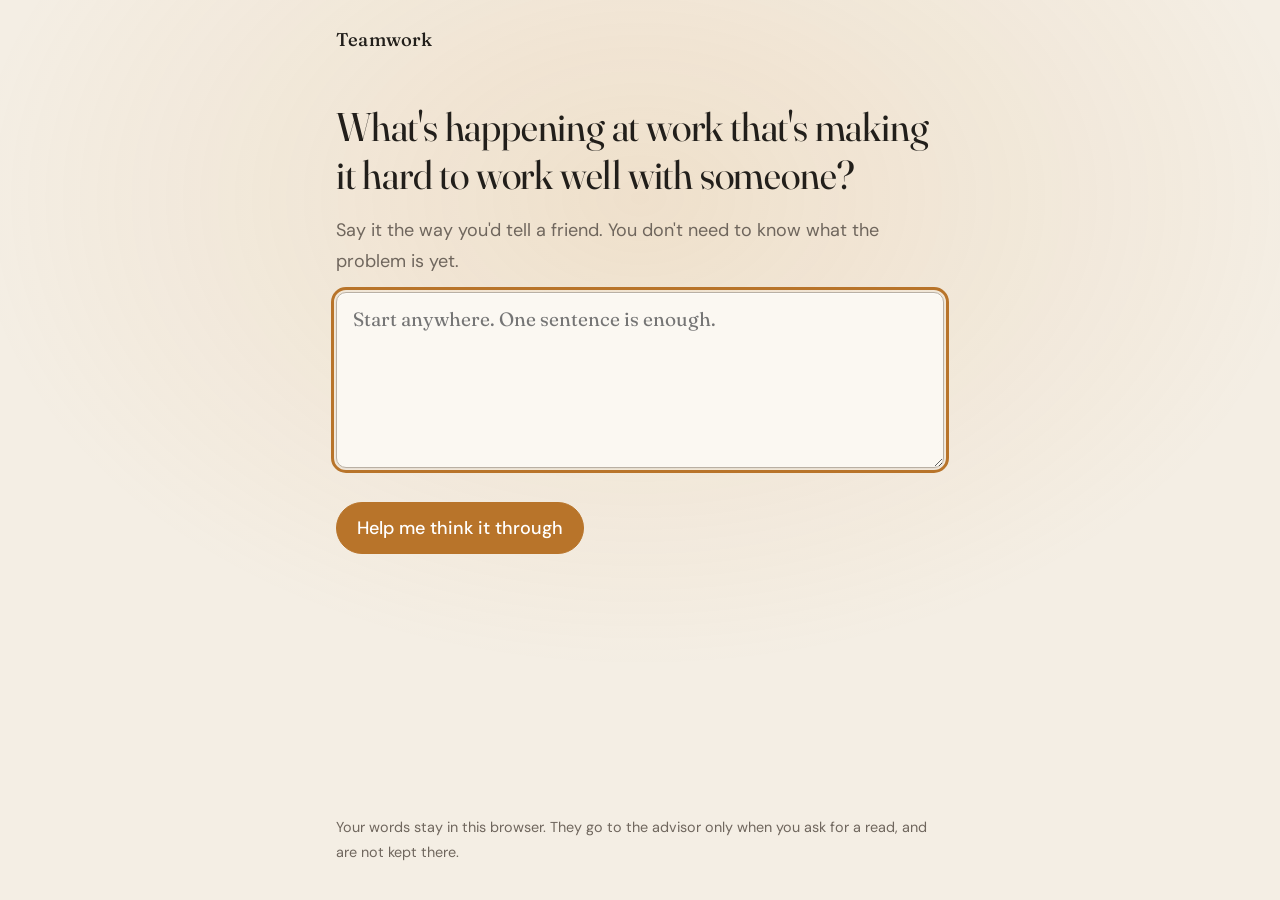
==== index.html @ 12c1e3cc "Teamwork prototype: brief, protocol, Python proxy, one-screen-at-a-time app Static page plus a stand" ====
<!doctype html>
<html lang="en">
<head>
<meta charset="utf-8">
<meta name="viewport" content="width=device-width, initial-scale=1">
<title>Teamwork</title>
<meta name="description" content="Think through a difficult situation with someone at work. See what happened as separate from what you concluded, hold more than one explanation, leave with one step and one sentence to check later.">
<meta name="theme-color" content="#F4EEE4">
<link rel="icon" href="favicon.svg" type="image/svg+xml">
<link rel="preconnect" href="https://fonts.googleapis.com">
<link rel="preconnect" href="https://fonts.gstatic.com" crossorigin>
<link rel="stylesheet" href="https://fonts.googleapis.com/css2?family=Fraunces:ital,opsz,wght@0,9..144,300..600;1,9..144,300..600&family=DM+Sans:opsz,wght@9..40,400..600&display=swap">
<link rel="stylesheet" href="css/teamwork.css">
</head>
<body>
<div class="lamp" aria-hidden="true"></div>
<a class="skip" href="#app">Skip to content</a>
<header class="top">
  <a class="mark" href="./" aria-label="Teamwork, start">Teamwork</a>
  <span class="top-note" id="topNote"></span>
</header>
<main id="app" class="app" tabindex="-1"></main>
<p id="status" class="visually-hidden" role="status" aria-live="polite"></p>
<footer class="foot">
  <p id="privacy"></p>
</footer>
<script type="module" src="js/app.js"></script>
</body>
</html>
---- css/teamwork.css ----
/* Teamwork. Paper, ink, light. One accent, used for the next action only. */

:root {
  --ground: #F4EEE4;
  --ground-deep: #EAE2D4;
  --paper: #FBF8F2;
  --ink: #221F1B;
  --ink-soft: #3E3932;
  --stone: #6F665D;
  --stone-soft: #B9B0A4;
  --hair: rgba(34, 31, 27, 0.14);
  --amber: #B8742A;
  --amber-deep: #955B1C;
  --amber-glow: rgba(214, 150, 70, 0.28);

  --serif: "Fraunces", "Iowan Old Style", "Palatino", Georgia, serif;
  --sans: "DM Sans", -apple-system, "Segoe UI", Helvetica, Arial, sans-serif;

  --measure: 38rem;
  --s1: 0.5rem; --s2: 0.75rem; --s3: 1rem; --s4: 1.5rem; --s5: 2.25rem; --s6: 3.5rem; --s7: 5rem;
  --fast: 220ms; --ease: cubic-bezier(0.2, 0.7, 0.2, 1);
}

* { box-sizing: border-box; }
html { background: var(--ground); -webkit-text-size-adjust: 100%; }
body {
  margin: 0; min-height: 100vh; color: var(--ink); background: var(--ground);
  font-family: var(--sans); font-size: 1.125rem; line-height: 1.7;
  font-optical-sizing: auto; -webkit-font-smoothing: antialiased;
  display: flex; flex-direction: column;
}

/* The lamp: one warm light, drifting slowly. */
@property --lx { syntax: "<percentage>"; inherits: false; initial-value: 50%; }
@property --ly { syntax: "<percentage>"; inherits: false; initial-value: 22%; }
.lamp {
  position: fixed; inset: 0; z-index: 0; pointer-events: none;
  background:
    radial-gradient(60rem 42rem at var(--lx, 50%) var(--ly, 22%), var(--amber-glow), transparent 70%);
  opacity: 0.55; transition: opacity 900ms var(--ease);
  animation: drift 18s ease-in-out infinite alternate;
}
body[data-thinking="1"] .lamp { opacity: 0.9; }
@keyframes drift {
  from { --lx: 46%; --ly: 20%; transform: translate3d(-1.5%, 0, 0); }
  to   { --lx: 54%; --ly: 26%; transform: translate3d(1.5%, 1%, 0); }
}
@media (prefers-reduced-motion: reduce) {
  .lamp { animation: none; }
  * { transition-duration: 1ms !important; animation-duration: 1ms !important; }
}

.skip { position: absolute; left: -999px; top: var(--s2); background: var(--ink); color: var(--paper); padding: var(--s1) var(--s3); border-radius: 6px; z-index: 10; }
.skip:focus { left: var(--s3); }
.visually-hidden { position: absolute !important; width: 1px; height: 1px; overflow: hidden; clip: rect(0 0 0 0); white-space: nowrap; }

.top, .foot, .app { position: relative; z-index: 1; width: 100%; max-width: calc(var(--measure) + 2 * var(--s4)); margin: 0 auto; padding: 0 var(--s4); }
.top { display: flex; justify-content: space-between; align-items: baseline; padding-top: var(--s4); padding-bottom: var(--s2); }
.mark { font-family: var(--serif); font-weight: 500; font-size: 1.15rem; color: var(--ink); text-decoration: none; letter-spacing: 0.01em; }
.top-note { font-size: 0.9rem; color: var(--stone); }
.foot { margin-top: auto; padding-top: var(--s6); padding-bottom: var(--s5); color: var(--stone); font-size: 0.9rem; }
.foot p { margin: 0; }

.app { padding-top: var(--s5); padding-bottom: var(--s4); outline: none; }
.screen { animation: rise var(--fast) var(--ease) both; }
@keyframes rise { from { opacity: 0; transform: translateY(6px); } to { opacity: 1; transform: none; } }

h1, h2, h3 { font-family: var(--serif); font-weight: 400; line-height: 1.2; margin: 0 0 var(--s3); color: var(--ink); letter-spacing: -0.005em; }
h1 { font-size: clamp(1.75rem, 2.2vw + 1.1rem, 2.5rem); font-variation-settings: "opsz" 144; }
h2 { font-size: 1.35rem; margin-top: var(--s5); }
h3 { font-family: var(--sans); font-weight: 600; font-size: 0.8rem; letter-spacing: 0.08em; text-transform: uppercase; color: var(--stone); margin: var(--s4) 0 var(--s1); }
h1:focus, h2:focus { outline: none; }
p { margin: 0 0 var(--s3); }
.help { color: var(--stone); }
.eyebrow { font-size: 0.9rem; color: var(--amber-deep); margin-bottom: var(--s2); }
.quiet { color: var(--stone); font-size: 0.95rem; }

/* The person's own words are set in the serif. The advisor speaks in the sans. */
.yours { font-family: var(--serif); font-size: 1.2rem; line-height: 1.55; color: var(--ink); font-variation-settings: "opsz" 24; }
.yours.large { font-size: clamp(1.3rem, 1.4vw + 1rem, 1.7rem); }

textarea, input[type="text"], input[type="date"], select {
  font: inherit; color: var(--ink); background: var(--paper); border: 1px solid var(--hair);
  border-radius: 10px; padding: var(--s2) var(--s3); width: 100%; min-height: 44px;
  box-shadow: 0 1px 0 rgba(255,255,255,0.6) inset, 0 1px 2px rgba(34,31,27,0.06);
  transition: border-color var(--fast), box-shadow var(--fast);
}
textarea { resize: vertical; line-height: 1.6; }
textarea.yours { font-size: 1.2rem; }
textarea.account { min-height: 11rem; }
:is(textarea, input, select, button, a):focus-visible { outline: 3px solid var(--amber); outline-offset: 2px; }
textarea:focus, input:focus { border-color: var(--stone-soft); }
label { display: block; font-weight: 500; margin-bottom: var(--s1); }
.field { margin-bottom: var(--s4); }

button { font: inherit; cursor: pointer; min-height: 44px; border-radius: 999px; padding: 0.6rem 1.25rem; border: 1px solid transparent; transition: background var(--fast), color var(--fast), transform var(--fast); }
button:active { transform: translateY(1px); }
.primary { background: var(--amber); color: #fff; font-weight: 500; border-color: var(--amber); }
.primary:hover { background: var(--amber-deep); border-color: var(--amber-deep); }
.primary:disabled { background: var(--stone-soft); border-color: var(--stone-soft); cursor: default; }
.secondary { background: transparent; color: var(--ink); border-color: var(--hair); }
.secondary:hover { border-color: var(--stone); }
.link { background: none; border: none; color: var(--stone); padding: 0.4rem 0.2rem; min-height: 44px; text-decoration: underline; text-underline-offset: 3px; }
.link:hover { color: var(--ink); }
.actions { display: flex; flex-wrap: wrap; gap: var(--s2) var(--s3); align-items: center; margin-top: var(--s4); }
.actions .spacer { flex: 1; }
.chips { display: flex; flex-wrap: wrap; gap: var(--s2); }
.chip { background: var(--paper); border: 1px solid var(--hair); color: var(--ink); }
.chip:hover, .chip[aria-pressed="true"] { border-color: var(--ink); }

/* Lists of lines on the reflect screen */
.group { margin-bottom: var(--s4); padding-top: var(--s3); border-top: 1px solid var(--hair); }
.group h3 { margin-top: 0; }
.group .help { font-size: 0.95rem; margin-bottom: var(--s2); }
.line { display: grid; grid-template-columns: 1fr auto auto; gap: var(--s1); align-items: center; margin-bottom: var(--s1); }
.line input { min-height: 44px; }
.line select { width: auto; padding: var(--s1) 1.8rem var(--s1) var(--s2); font-size: 0.95rem; color: var(--stone); background-color: transparent; border-color: transparent; }
.line select:hover, .line select:focus { border-color: var(--hair); color: var(--ink); }
.line .remove { min-width: 44px; padding: 0 0.6rem; color: var(--stone); background: transparent; border: 1px solid transparent; }
.line .remove:hover { color: var(--ink); border-color: var(--hair); }
.concluded .line input { color: var(--stone); font-style: italic; }
.add { margin-top: var(--s1); }

/* Two readings */
.readings { display: grid; gap: var(--s4); grid-template-columns: 1fr; margin: var(--s4) 0; }
@media (min-width: 46rem) { .readings.two { grid-template-columns: 1fr 1fr; } .readings.three { grid-template-columns: 1fr 1fr 1fr; } }
.reading { padding: var(--s3) 0 0; border-top: 2px solid var(--ink); }
.reading.system { border-top-color: var(--amber); }
.reading.self { border-top-color: var(--stone); }
.reading h3 { margin-top: 0; }
.reading p { margin-bottom: var(--s2); }
.reading ul { margin: 0 0 var(--s2); padding-left: 1.1rem; color: var(--ink-soft); font-size: 0.98rem; }
.reading .tell { color: var(--stone); font-size: 0.98rem; }
.reading .tell strong { color: var(--ink); font-weight: 500; }

/* The step */
.step-name { font-family: var(--serif); font-size: 1.5rem; margin-bottom: var(--s2); }
dl { margin: var(--s3) 0; }
dt { font-weight: 600; font-size: 0.8rem; letter-spacing: 0.08em; text-transform: uppercase; color: var(--stone); margin-top: var(--s3); }
dd { margin: var(--s1) 0 0; }
.words textarea { margin-bottom: var(--s2); }
.manager { border-left: 2px solid var(--hair); padding-left: var(--s3); margin: var(--s4) 0; }
.manager ol { margin: var(--s2) 0 0; padding-left: 1.2rem; }

/* The page */
.page { background: var(--paper); border: 1px solid var(--hair); border-radius: 14px; padding: var(--s4); box-shadow: 0 2px 10px rgba(34,31,27,0.06); margin: var(--s4) 0; }
.page h3:first-child { margin-top: 0; }
.page ul { margin: 0 0 var(--s2); padding-left: 1.1rem; }
.page .post-line { font-family: var(--serif); font-size: 1.25rem; }

/* Home lists */
.card { display: flex; justify-content: space-between; gap: var(--s3); align-items: center; padding: var(--s3) 0; border-top: 1px solid var(--hair); }
.card .what { flex: 1; min-width: 0; }
.card .what .yours { font-size: 1.05rem; }
.record { display: grid; grid-template-columns: repeat(2, 1fr); gap: var(--s2) var(--s4); margin: var(--s3) 0; }
@media (min-width: 40rem) { .record { grid-template-columns: repeat(4, 1fr); } }
.record .n { font-family: var(--serif); font-size: 1.6rem; display: block; }
.record .l { color: var(--stone); font-size: 0.9rem; }

/* States */
.thinking { color: var(--stone); font-size: 1.1rem; display: flex; gap: var(--s2); align-items: center; min-height: 8rem; }
.thinking .dot { width: 8px; height: 8px; border-radius: 50%; background: var(--amber); animation: pulse 1.6s ease-in-out infinite; }
@keyframes pulse { 0%, 100% { opacity: 0.35; } 50% { opacity: 1; } }
.error { border-left: 2px solid var(--stone-soft); padding-left: var(--s3); }
.notice { color: var(--amber-deep); }
.conduct ol { padding-left: 1.2rem; }
.conduct li { margin-bottom: var(--s2); }

@media (max-width: 30rem) {
  .top, .foot, .app { padding-left: var(--s3); padding-right: var(--s3); }
  .line { grid-template-columns: 1fr auto; row-gap: 2px; margin-bottom: var(--s2); }
  .line input { grid-column: 1 / -1; min-width: 0; }
  .line select { grid-column: 1; justify-self: start; padding-left: var(--s1); }
  .line .remove { grid-column: 2; justify-self: end; }
}
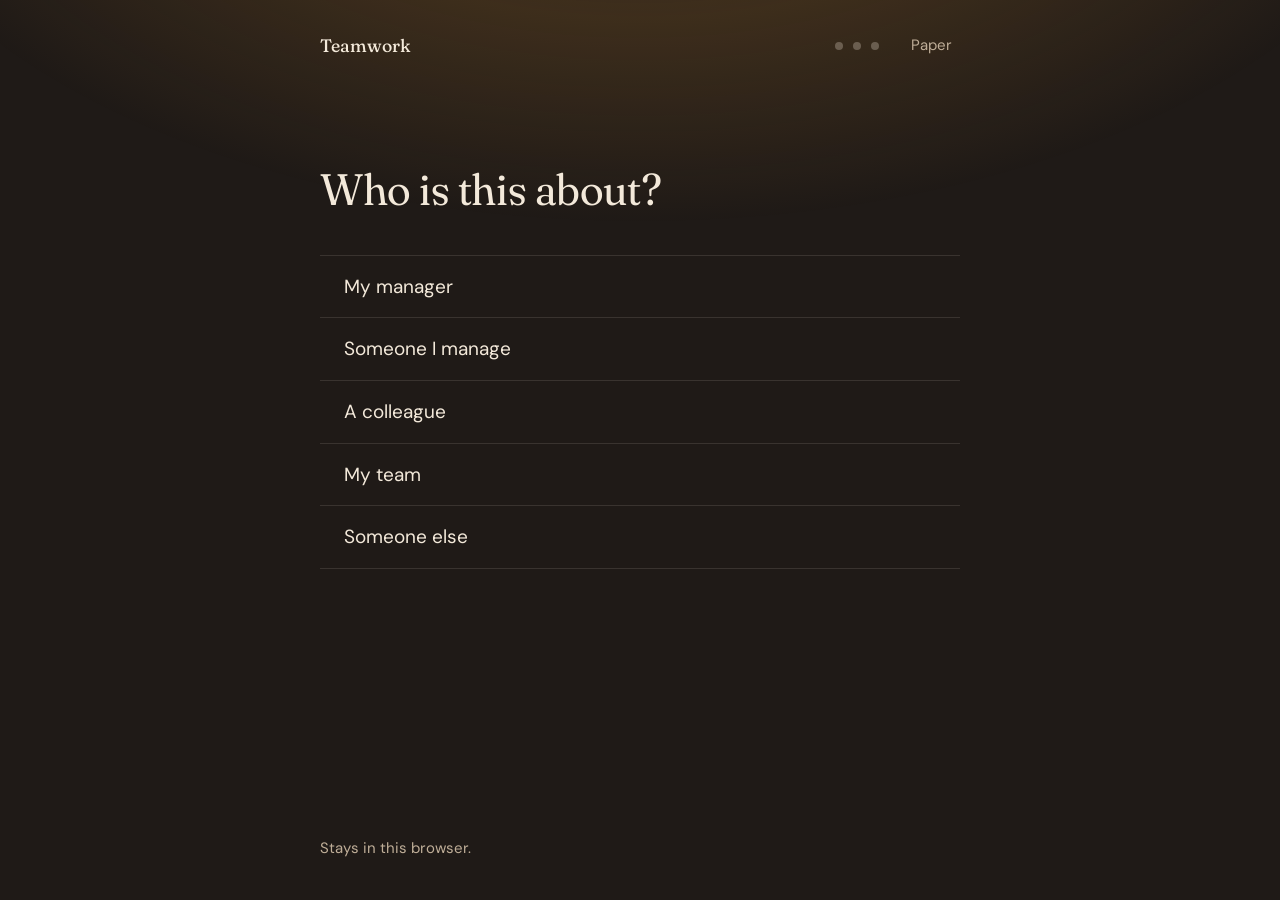
==== commit 01aef4d7: "Redesign from the critique: night palette, bare rows, folds, one screen per question Night by defaul" ====
--- a/index.html
+++ b/index.html
@@ -4,12 +4,14 @@
 <meta charset="utf-8">
 <meta name="viewport" content="width=device-width, initial-scale=1">
 <title>Teamwork</title>
-<meta name="description" content="Think through a difficult situation with someone at work. See what happened as separate from what you concluded, hold more than one explanation, leave with one step and one sentence to check later.">
-<meta name="theme-color" content="#F4EEE4">
+<meta name="description" content="Think through a difficult situation with someone at work. See what happened as separate from what you concluded, hold two explanations, leave with one step and one sentence to check later.">
+<meta name="theme-color" content="#1F1A17">
+<meta name="color-scheme" content="dark light">
 <link rel="icon" href="favicon.svg" type="image/svg+xml">
+<script>try{var t=localStorage.getItem("teamwork.theme");if(t)document.documentElement.setAttribute("data-theme",t);}catch(e){}</script>
 <link rel="preconnect" href="https://fonts.googleapis.com">
 <link rel="preconnect" href="https://fonts.gstatic.com" crossorigin>
-<link rel="stylesheet" href="https://fonts.googleapis.com/css2?family=Fraunces:ital,opsz,wght@0,9..144,300..600;1,9..144,300..600&family=DM+Sans:opsz,wght@9..40,400..600&display=swap">
+<link rel="stylesheet" href="https://fonts.googleapis.com/css2?family=Fraunces:ital,opsz,wght,SOFT@0,9..144,300..600,0..100;1,9..144,300..600,0..100&family=DM+Sans:opsz,wght@9..40,400..600&display=swap">
 <link rel="stylesheet" href="css/teamwork.css">
 </head>
 <body>
@@ -17,7 +19,10 @@
 <a class="skip" href="#app">Skip to content</a>
 <header class="top">
   <a class="mark" href="./" aria-label="Teamwork, start">Teamwork</a>
-  <span class="top-note" id="topNote"></span>
+  <div class="top-right">
+    <div class="wick" id="wick" aria-hidden="true"></div>
+    <button class="theme" id="theme" type="button"></button>
+  </div>
 </header>
 <main id="app" class="app" tabindex="-1"></main>
 <p id="status" class="visually-hidden" role="status" aria-live="polite"></p>
--- a/css/teamwork.css
+++ b/css/teamwork.css
@@ -1,175 +1,213 @@
-/* Teamwork. Paper, ink, light. One accent, used for the next action only. */
+/* Teamwork. A lamp left on. Night by default, paper as the alternate.
+   Five text styles per screen. Colour as a rule or a dot, never a fill. Amber only where the light touches. */
 
 :root {
-  --ground: #F4EEE4;
-  --ground-deep: #EAE2D4;
-  --paper: #FBF8F2;
-  --ink: #221F1B;
-  --ink-soft: #3E3932;
-  --stone: #6F665D;
-  --stone-soft: #B9B0A4;
-  --hair: rgba(34, 31, 27, 0.14);
-  --amber: #B8742A;
-  --amber-deep: #955B1C;
-  --amber-glow: rgba(214, 150, 70, 0.28);
+  --ground: #1F1A17;
+  --surface: #2B2420;
+  --pool: #3A2D22;
+  --text: #F3E9DA;
+  --text-2: #BFAE98;
+  --hair: rgba(243, 233, 218, 0.12);
+  --hair-strong: rgba(243, 233, 218, 0.28);
+  --amber: #F2A33A;
+  --sage: #7FB0A3;
+  --rose: #D98C7A;
+  --on-amber: #1F1A17;
+  --pool-alpha: rgba(242, 163, 58, 0.16);
+  --shadow: none;
 
   --serif: "Fraunces", "Iowan Old Style", "Palatino", Georgia, serif;
   --sans: "DM Sans", -apple-system, "Segoe UI", Helvetica, Arial, sans-serif;
 
-  --measure: 38rem;
-  --s1: 0.5rem; --s2: 0.75rem; --s3: 1rem; --s4: 1.5rem; --s5: 2.25rem; --s6: 3.5rem; --s7: 5rem;
+  --measure: 40rem;
+  --s1: 8px; --s2: 16px; --s3: 24px; --s4: 40px; --s5: 64px; --s6: 96px;
   --fast: 220ms; --ease: cubic-bezier(0.2, 0.7, 0.2, 1);
+}
+:root[data-theme="paper"] {
+  --ground: #F6EFE3;
+  --surface: #FBF6EC;
+  --pool: #F0DEC2;
+  --text: #2A211B;
+  --text-2: #6B5F53;
+  --hair: rgba(42, 33, 27, 0.14);
+  --hair-strong: rgba(42, 33, 27, 0.32);
+  --amber: #B5651D;
+  --sage: #3F7D6E;
+  --rose: #A9533F;
+  --on-amber: #FFFFFF;
+  --pool-alpha: rgba(181, 101, 29, 0.14);
 }
 
 * { box-sizing: border-box; }
 html { background: var(--ground); -webkit-text-size-adjust: 100%; }
 body {
-  margin: 0; min-height: 100vh; color: var(--ink); background: var(--ground);
-  font-family: var(--sans); font-size: 1.125rem; line-height: 1.7;
+  margin: 0; min-height: 100vh; color: var(--text); background: var(--ground);
+  font-family: var(--sans); font-size: 17px; line-height: 1.55; font-weight: 400;
   font-optical-sizing: auto; -webkit-font-smoothing: antialiased;
   display: flex; flex-direction: column;
 }
-
-/* The lamp: one warm light, drifting slowly. */
-@property --lx { syntax: "<percentage>"; inherits: false; initial-value: 50%; }
-@property --ly { syntax: "<percentage>"; inherits: false; initial-value: 22%; }
+@media (min-width: 48rem) { body { font-size: 18px; } }
+
+/* The lamp: one pool of light, anchored at the top. The only light source. */
 .lamp {
   position: fixed; inset: 0; z-index: 0; pointer-events: none;
-  background:
-    radial-gradient(60rem 42rem at var(--lx, 50%) var(--ly, 22%), var(--amber-glow), transparent 70%);
-  opacity: 0.55; transition: opacity 900ms var(--ease);
-  animation: drift 18s ease-in-out infinite alternate;
-}
-body[data-thinking="1"] .lamp { opacity: 0.9; }
-@keyframes drift {
-  from { --lx: 46%; --ly: 20%; transform: translate3d(-1.5%, 0, 0); }
-  to   { --lx: 54%; --ly: 26%; transform: translate3d(1.5%, 1%, 0); }
-}
+  background: radial-gradient(72rem 40rem at 50% -14rem, var(--pool) 0%, var(--pool-alpha) 38%, transparent 70%);
+  opacity: 0.9; transition: opacity 900ms var(--ease), transform 900ms var(--ease);
+  animation: breathe 16s ease-in-out infinite alternate;
+}
+body[data-thinking="1"] .lamp { opacity: 1; transform: scale(1.06); }
+body[data-lit="full"] .lamp { opacity: 1; transform: scale(1.18) translateY(4%); }
+@keyframes breathe { from { transform: translateX(-1%); } to { transform: translateX(1%) translateY(1%); } }
 @media (prefers-reduced-motion: reduce) {
   .lamp { animation: none; }
   * { transition-duration: 1ms !important; animation-duration: 1ms !important; }
 }
 
-.skip { position: absolute; left: -999px; top: var(--s2); background: var(--ink); color: var(--paper); padding: var(--s1) var(--s3); border-radius: 6px; z-index: 10; }
-.skip:focus { left: var(--s3); }
+.skip { position: absolute; left: -999px; top: var(--s2); background: var(--text); color: var(--ground); padding: var(--s1) var(--s2); border-radius: 6px; z-index: 10; }
+.skip:focus { left: var(--s2); }
 .visually-hidden { position: absolute !important; width: 1px; height: 1px; overflow: hidden; clip: rect(0 0 0 0); white-space: nowrap; }
 
-.top, .foot, .app { position: relative; z-index: 1; width: 100%; max-width: calc(var(--measure) + 2 * var(--s4)); margin: 0 auto; padding: 0 var(--s4); }
-.top { display: flex; justify-content: space-between; align-items: baseline; padding-top: var(--s4); padding-bottom: var(--s2); }
-.mark { font-family: var(--serif); font-weight: 500; font-size: 1.15rem; color: var(--ink); text-decoration: none; letter-spacing: 0.01em; }
-.top-note { font-size: 0.9rem; color: var(--stone); }
-.foot { margin-top: auto; padding-top: var(--s6); padding-bottom: var(--s5); color: var(--stone); font-size: 0.9rem; }
+.top, .foot, .app { position: relative; z-index: 1; width: 100%; max-width: calc(var(--measure) + 2 * var(--s3)); margin: 0 auto; padding: 0 var(--s3); }
+.top { display: flex; justify-content: space-between; align-items: center; padding-top: var(--s3); min-height: 56px; }
+.mark { font-family: var(--serif); font-variation-settings: "opsz" 36, "SOFT" 50; font-weight: 450; font-size: 18px; color: var(--text); text-decoration: none; }
+.top-right { display: flex; align-items: center; gap: var(--s3); }
+.wick { display: flex; gap: 10px; align-items: center; }
+.wick i { width: 8px; height: 8px; border-radius: 50%; background: var(--hair-strong); display: block; transition: background var(--fast), box-shadow var(--fast); }
+.wick i.lit { background: var(--amber); box-shadow: 0 0 10px var(--pool-alpha); }
+.theme { background: none; border: 0; color: var(--text-2); font: inherit; font-size: 15px; min-height: 44px; padding: 0 var(--s1); cursor: pointer; }
+.theme:hover { color: var(--text); }
+.foot { margin-top: auto; padding-top: var(--s5); padding-bottom: var(--s4); color: var(--text-2); font-size: 15px; line-height: 1.45; }
 .foot p { margin: 0; }
 
 .app { padding-top: var(--s5); padding-bottom: var(--s4); outline: none; }
+@media (min-width: 48rem) { .app { padding-top: var(--s6); } }
 .screen { animation: rise var(--fast) var(--ease) both; }
 @keyframes rise { from { opacity: 0; transform: translateY(6px); } to { opacity: 1; transform: none; } }
 
-h1, h2, h3 { font-family: var(--serif); font-weight: 400; line-height: 1.2; margin: 0 0 var(--s3); color: var(--ink); letter-spacing: -0.005em; }
-h1 { font-size: clamp(1.75rem, 2.2vw + 1.1rem, 2.5rem); font-variation-settings: "opsz" 144; }
-h2 { font-size: 1.35rem; margin-top: var(--s5); }
-h3 { font-family: var(--sans); font-weight: 600; font-size: 0.8rem; letter-spacing: 0.08em; text-transform: uppercase; color: var(--stone); margin: var(--s4) 0 var(--s1); }
+/* Five styles: question, step name, your words, body, meta. Labels only for three things. */
+h1, h2, h3 { margin: 0; color: var(--text); }
+h1, .question { font-family: var(--serif); font-variation-settings: "opsz" 48, "SOFT" 50; font-weight: 380; font-size: 32px; line-height: 1.15; letter-spacing: -0.01em; margin-bottom: var(--s4); }
+@media (min-width: 48rem) { h1, .question { font-size: 44px; font-variation-settings: "opsz" 72, "SOFT" 50; } }
 h1:focus, h2:focus { outline: none; }
-p { margin: 0 0 var(--s3); }
-.help { color: var(--stone); }
-.eyebrow { font-size: 0.9rem; color: var(--amber-deep); margin-bottom: var(--s2); }
-.quiet { color: var(--stone); font-size: 0.95rem; }
-
-/* The person's own words are set in the serif. The advisor speaks in the sans. */
-.yours { font-family: var(--serif); font-size: 1.2rem; line-height: 1.55; color: var(--ink); font-variation-settings: "opsz" 24; }
-.yours.large { font-size: clamp(1.3rem, 1.4vw + 1rem, 1.7rem); }
-
-textarea, input[type="text"], input[type="date"], select {
-  font: inherit; color: var(--ink); background: var(--paper); border: 1px solid var(--hair);
-  border-radius: 10px; padding: var(--s2) var(--s3); width: 100%; min-height: 44px;
-  box-shadow: 0 1px 0 rgba(255,255,255,0.6) inset, 0 1px 2px rgba(34,31,27,0.06);
-  transition: border-color var(--fast), box-shadow var(--fast);
-}
-textarea { resize: vertical; line-height: 1.6; }
-textarea.yours { font-size: 1.2rem; }
-textarea.account { min-height: 11rem; }
-:is(textarea, input, select, button, a):focus-visible { outline: 3px solid var(--amber); outline-offset: 2px; }
-textarea:focus, input:focus { border-color: var(--stone-soft); }
-label { display: block; font-weight: 500; margin-bottom: var(--s1); }
-.field { margin-bottom: var(--s4); }
-
-button { font: inherit; cursor: pointer; min-height: 44px; border-radius: 999px; padding: 0.6rem 1.25rem; border: 1px solid transparent; transition: background var(--fast), color var(--fast), transform var(--fast); }
+.step-name, h2 { font-family: var(--serif); font-variation-settings: "opsz" 36, "SOFT" 50; font-weight: 400; font-size: 26px; line-height: 1.25; margin-bottom: var(--s2); }
+@media (min-width: 48rem) { .step-name, h2 { font-size: 30px; } }
+.yours { font-family: var(--serif); font-variation-settings: "opsz" 24, "SOFT" 50; font-size: 20px; line-height: 1.5; color: var(--text); }
+@media (min-width: 48rem) { .yours { font-size: 22px; } }
+p { margin: 0 0 var(--s2); }
+.meta, .help, .quiet { color: var(--text-2); font-size: 15px; line-height: 1.45; }
+.label { font-size: 12px; letter-spacing: 0.1em; text-transform: uppercase; font-weight: 600; color: var(--text-2); margin: 0 0 var(--s1); }
+.label.sage { color: var(--sage); } .label.rose { color: var(--rose); }
+.eyebrow { color: var(--amber); font-size: 15px; margin-bottom: var(--s2); }
+section + section, .gap { margin-top: var(--s5); }
+
+/* One-tap rows: bare type and one rule. The tap advances. */
+.rows { margin: 0 0 var(--s4); padding: 0; list-style: none; border-top: 1px solid var(--hair); }
+.rows li { margin: 0; }
+.row { display: flex; align-items: center; gap: var(--s2); width: 100%; text-align: left; background: none; border: 0; border-bottom: 1px solid var(--hair); border-radius: 0; color: var(--text); font: inherit; font-size: 19px; line-height: 1.35; padding: 18px 0; min-height: 56px; cursor: pointer; transition: color var(--fast), padding-left var(--fast); }
+.row::before { content: ""; width: 8px; height: 8px; border-radius: 50%; background: transparent; flex: 0 0 8px; transition: background var(--fast); }
+.row:hover::before, .row:focus-visible::before, .row[aria-pressed="true"]::before { background: var(--amber); }
+.row:hover { color: var(--text); }
+.rows.quiet-rows { border-top: 0; margin-top: var(--s3); }
+.rows.quiet-rows .row { font-size: 15px; color: var(--text-2); padding: 12px 0; min-height: 44px; border-bottom: 0; }
+.rows.quiet-rows .row:hover { color: var(--text); }
+
+/* Controls */
+textarea, input[type="text"], input[type="date"] {
+  font: inherit; color: var(--text); background: var(--surface); border: 1px solid var(--hair); border-radius: 10px;
+  padding: 12px 14px; width: 100%; min-height: 48px; transition: border-color var(--fast);
+}
+textarea { resize: vertical; line-height: 1.5; }
+textarea.yours { font-size: 20px; }
+textarea::placeholder, input::placeholder { color: var(--text-2); opacity: 0.8; }
+:is(textarea, input, select, button, a, summary):focus-visible { outline: 2px solid var(--amber); outline-offset: 3px; }
+textarea:focus, input:focus { border-color: var(--hair-strong); }
+label { display: block; margin-bottom: var(--s1); color: var(--text-2); font-size: 15px; }
+.field { margin-bottom: var(--s3); }
+
+button { font: inherit; cursor: pointer; min-height: 44px; border-radius: 999px; padding: 10px 20px; border: 1px solid transparent; transition: background var(--fast), color var(--fast), border-color var(--fast), transform var(--fast); }
 button:active { transform: translateY(1px); }
-.primary { background: var(--amber); color: #fff; font-weight: 500; border-color: var(--amber); }
-.primary:hover { background: var(--amber-deep); border-color: var(--amber-deep); }
-.primary:disabled { background: var(--stone-soft); border-color: var(--stone-soft); cursor: default; }
-.secondary { background: transparent; color: var(--ink); border-color: var(--hair); }
-.secondary:hover { border-color: var(--stone); }
-.link { background: none; border: none; color: var(--stone); padding: 0.4rem 0.2rem; min-height: 44px; text-decoration: underline; text-underline-offset: 3px; }
-.link:hover { color: var(--ink); }
+.primary { background: var(--amber); color: var(--on-amber); font-weight: 500; border-color: var(--amber); }
+.primary:hover { filter: brightness(1.08); }
+.primary:disabled { opacity: 0.4; cursor: default; }
+.secondary { background: transparent; color: var(--text); border-color: var(--hair-strong); }
+.secondary:hover { border-color: var(--text); }
+.link { background: none; border: none; color: var(--text-2); padding: 8px 2px; min-height: 44px; text-decoration: underline; text-underline-offset: 4px; text-decoration-color: var(--hair-strong); }
+.link:hover { color: var(--text); }
 .actions { display: flex; flex-wrap: wrap; gap: var(--s2) var(--s3); align-items: center; margin-top: var(--s4); }
 .actions .spacer { flex: 1; }
-.chips { display: flex; flex-wrap: wrap; gap: var(--s2); }
-.chip { background: var(--paper); border: 1px solid var(--hair); color: var(--ink); }
-.chip:hover, .chip[aria-pressed="true"] { border-color: var(--ink); }
-
-/* Lists of lines on the reflect screen */
-.group { margin-bottom: var(--s4); padding-top: var(--s3); border-top: 1px solid var(--hair); }
-.group h3 { margin-top: 0; }
-.group .help { font-size: 0.95rem; margin-bottom: var(--s2); }
-.line { display: grid; grid-template-columns: 1fr auto auto; gap: var(--s1); align-items: center; margin-bottom: var(--s1); }
-.line input { min-height: 44px; }
-.line select { width: auto; padding: var(--s1) 1.8rem var(--s1) var(--s2); font-size: 0.95rem; color: var(--stone); background-color: transparent; border-color: transparent; }
-.line select:hover, .line select:focus { border-color: var(--hair); color: var(--ink); }
-.line .remove { min-width: 44px; padding: 0 0.6rem; color: var(--stone); background: transparent; border: 1px solid transparent; }
-.line .remove:hover { color: var(--ink); border-color: var(--hair); }
-.concluded .line input { color: var(--stone); font-style: italic; }
-.add { margin-top: var(--s1); }
-
-/* Two readings */
-.readings { display: grid; gap: var(--s4); grid-template-columns: 1fr; margin: var(--s4) 0; }
-@media (min-width: 46rem) { .readings.two { grid-template-columns: 1fr 1fr; } .readings.three { grid-template-columns: 1fr 1fr 1fr; } }
-.reading { padding: var(--s3) 0 0; border-top: 2px solid var(--ink); }
-.reading.system { border-top-color: var(--amber); }
-.reading.self { border-top-color: var(--stone); }
-.reading h3 { margin-top: 0; }
-.reading p { margin-bottom: var(--s2); }
-.reading ul { margin: 0 0 var(--s2); padding-left: 1.1rem; color: var(--ink-soft); font-size: 0.98rem; }
-.reading .tell { color: var(--stone); font-size: 0.98rem; }
-.reading .tell strong { color: var(--ink); font-weight: 500; }
-
-/* The step */
-.step-name { font-family: var(--serif); font-size: 1.5rem; margin-bottom: var(--s2); }
-dl { margin: var(--s3) 0; }
-dt { font-weight: 600; font-size: 0.8rem; letter-spacing: 0.08em; text-transform: uppercase; color: var(--stone); margin-top: var(--s3); }
-dd { margin: var(--s1) 0 0; }
-.words textarea { margin-bottom: var(--s2); }
-.manager { border-left: 2px solid var(--hair); padding-left: var(--s3); margin: var(--s4) 0; }
-.manager ol { margin: var(--s2) 0 0; padding-left: 1.2rem; }
-
-/* The page */
-.page { background: var(--paper); border: 1px solid var(--hair); border-radius: 14px; padding: var(--s4); box-shadow: 0 2px 10px rgba(34,31,27,0.06); margin: var(--s4) 0; }
-.page h3:first-child { margin-top: 0; }
-.page ul { margin: 0 0 var(--s2); padding-left: 1.1rem; }
-.page .post-line { font-family: var(--serif); font-size: 1.25rem; }
+@media (max-width: 40rem) {
+  .actions.pinned { position: sticky; bottom: 0; padding: var(--s2) 0 var(--s3); margin-top: var(--s3);
+    background: linear-gradient(to top, var(--ground) 70%, transparent); z-index: 2; }
+}
+.chips { display: flex; flex-wrap: wrap; gap: var(--s1) 10px; }
+.chip { background: transparent; border: 1px solid var(--hair-strong); color: var(--text); font-size: 16px; padding: 9px 16px; }
+.chip:hover { border-color: var(--text); }
+.chip[aria-pressed="true"] { border-color: var(--amber); color: var(--amber); }
+
+/* Reflect: three blocks of lines, colour as a left rule. Tap a line to act on it. */
+.block { border-left: 3px solid var(--hair-strong); padding-left: var(--s2); margin-bottom: var(--s4); }
+.block.happened { border-left-color: var(--sage); } .block.concluded { border-left-color: var(--rose); }
+.block .lines { list-style: none; margin: 0; padding: 0; }
+.line { width: 100%; text-align: left; background: none; border: 0; border-radius: 6px; color: var(--text); font: inherit; font-size: 18px; line-height: 1.45; padding: 8px 0; min-height: 44px; cursor: pointer; }
+.block.concluded .line { color: var(--text-2); font-style: italic; }
+.line:hover { color: var(--text); }
+.line[aria-expanded="true"] { color: var(--amber); }
+.line-actions { display: flex; flex-wrap: wrap; gap: var(--s1); padding: 4px 0 var(--s2); }
+.line-actions .chip { font-size: 14px; padding: 6px 12px; min-height: 36px; }
+.block .add { font-size: 15px; }
+.block input { margin: 4px 0 var(--s1); }
+
+/* Read: each explanation a full-width panel with a coloured rule; the why behind a fold. */
+.reading { border-left: 3px solid var(--hair-strong); padding-left: var(--s2); margin-bottom: var(--s4); }
+.reading.system { border-left-color: var(--sage); } .reading.person { border-left-color: var(--rose); }
+.reading p { font-size: 18px; line-height: 1.5; margin-bottom: var(--s2); }
+details { margin: 0 0 var(--s2); }
+summary { cursor: pointer; color: var(--text-2); font-size: 15px; list-style: none; min-height: 44px; display: flex; align-items: center; gap: var(--s1); }
+summary::-webkit-details-marker { display: none; }
+summary::before { content: "+"; font-size: 18px; width: 16px; display: inline-block; color: var(--amber); }
+details[open] > summary::before { content: "\2212"; }
+summary:hover { color: var(--text); }
+details .inner { padding: var(--s1) 0 var(--s1) var(--s3); color: var(--text-2); font-size: 15px; line-height: 1.5; }
+details .inner p, details .inner li { margin-bottom: var(--s1); }
+details .inner ul { margin: 0 0 var(--s2); padding-left: 1.1rem; }
+details .inner strong { color: var(--text); font-weight: 500; }
+.oneline { margin-top: var(--s4); }
+
+/* Step */
+.words textarea { margin-bottom: var(--s1); background: transparent; border-color: transparent; padding-left: 0; }
+.words textarea:focus { border-color: var(--hair-strong); padding-left: 14px; }
+
+/* Post and kept */
+.quote { position: relative; padding-left: var(--s3); border-left: 3px solid var(--amber); margin: 0 0 var(--s3); }
+.quote .yours { font-size: 24px; line-height: 1.4; }
+@media (min-width: 48rem) { .quote .yours { font-size: 28px; } }
+.date-line { color: var(--amber); font-size: 15px; margin: var(--s2) 0 var(--s3); }
+.page { border-top: 1px solid var(--hair); padding-top: var(--s2); margin-top: var(--s2); font-size: 16px; color: var(--text-2); }
+.page .label { margin-top: var(--s3); }
+.page ul, .page ol { margin: 0; padding-left: 1.1rem; }
+.page .yours { font-size: 18px; color: var(--text); }
+.ics { display: inline-flex; align-items: center; min-height: 44px; padding: 0 20px; border: 1px solid var(--hair-strong); border-radius: 999px; color: var(--text); text-decoration: none; }
+.ics:hover { border-color: var(--text); }
 
 /* Home lists */
-.card { display: flex; justify-content: space-between; gap: var(--s3); align-items: center; padding: var(--s3) 0; border-top: 1px solid var(--hair); }
+.card { display: flex; justify-content: space-between; gap: var(--s2); align-items: center; padding: var(--s2) 0; border-top: 1px solid var(--hair); }
 .card .what { flex: 1; min-width: 0; }
-.card .what .yours { font-size: 1.05rem; }
-.record { display: grid; grid-template-columns: repeat(2, 1fr); gap: var(--s2) var(--s4); margin: var(--s3) 0; }
+.card .yours { font-size: 17px; }
+@media (max-width: 40rem) { .card { flex-direction: column; align-items: flex-start; } }
+.record { display: grid; grid-template-columns: repeat(2, 1fr); gap: var(--s2) var(--s3); margin: var(--s2) 0; }
 @media (min-width: 40rem) { .record { grid-template-columns: repeat(4, 1fr); } }
-.record .n { font-family: var(--serif); font-size: 1.6rem; display: block; }
-.record .l { color: var(--stone); font-size: 0.9rem; }
+.record .n { font-family: var(--serif); font-variation-settings: "opsz" 36; font-size: 28px; display: block; line-height: 1.1; }
+.record .l { color: var(--text-2); font-size: 14px; }
 
 /* States */
-.thinking { color: var(--stone); font-size: 1.1rem; display: flex; gap: var(--s2); align-items: center; min-height: 8rem; }
+.thinking { color: var(--text-2); display: flex; gap: var(--s2); align-items: center; min-height: 8rem; }
 .thinking .dot { width: 8px; height: 8px; border-radius: 50%; background: var(--amber); animation: pulse 1.6s ease-in-out infinite; }
 @keyframes pulse { 0%, 100% { opacity: 0.35; } 50% { opacity: 1; } }
-.error { border-left: 2px solid var(--stone-soft); padding-left: var(--s3); }
-.notice { color: var(--amber-deep); }
-.conduct ol { padding-left: 1.2rem; }
-.conduct li { margin-bottom: var(--s2); }
+.error { border-left: 3px solid var(--hair-strong); padding-left: var(--s2); }
+.conduct ol { padding-left: 1.2rem; margin: 0 0 var(--s3); }
+.conduct li { margin-bottom: var(--s1); }
+.manager ol { margin: 0; padding-left: 1.2rem; }
 
 @media (max-width: 30rem) {
-  .top, .foot, .app { padding-left: var(--s3); padding-right: var(--s3); }
-  .line { grid-template-columns: 1fr auto; row-gap: 2px; margin-bottom: var(--s2); }
-  .line input { grid-column: 1 / -1; min-width: 0; }
-  .line select { grid-column: 1; justify-self: start; padding-left: var(--s1); }
-  .line .remove { grid-column: 2; justify-self: end; }
-}
+  .top, .foot, .app { padding-left: var(--s2); padding-right: var(--s2); }
+}
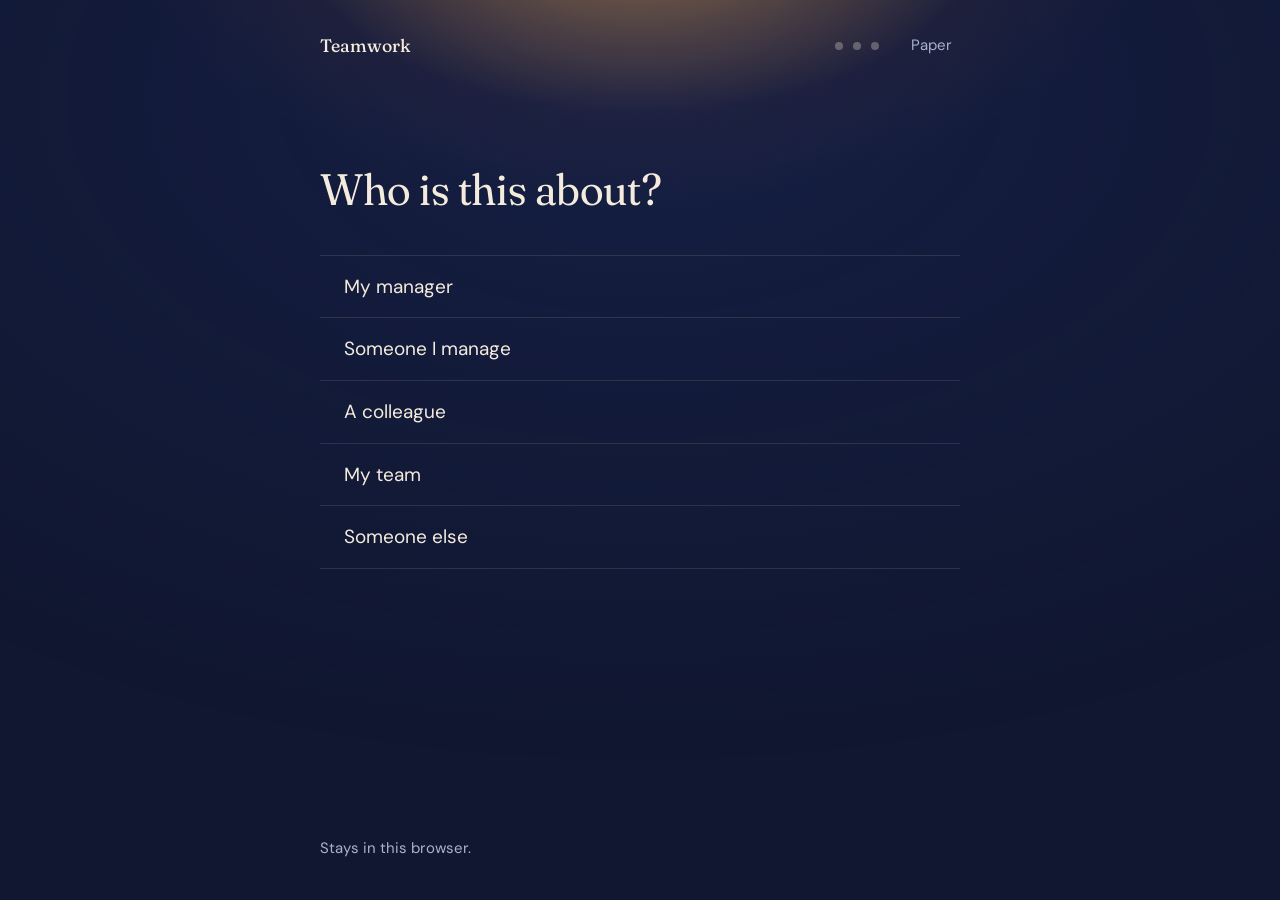
==== commit 7160235e: "Ink and ember: blue-black ground, a three-layer lamp, teal and orchid Grounds #0B1020 (site) and #11" ====
--- a/index.html
+++ b/index.html
@@ -5,20 +5,20 @@
 <meta name="viewport" content="width=device-width, initial-scale=1">
 <title>Teamwork</title>
 <meta name="description" content="Think through a difficult situation with someone at work. See what happened as separate from what you concluded, hold two explanations, leave with one step and one sentence to check later.">
-<meta name="theme-color" content="#1F1A17">
+<meta name="theme-color" content="#111730">
 <meta name="color-scheme" content="dark light">
-<link rel="icon" href="favicon.svg" type="image/svg+xml">
+<link rel="icon" href="/favicon.svg" type="image/svg+xml">
 <script>try{var t=localStorage.getItem("teamwork.theme");if(t)document.documentElement.setAttribute("data-theme",t);}catch(e){}</script>
 <link rel="preconnect" href="https://fonts.googleapis.com">
 <link rel="preconnect" href="https://fonts.gstatic.com" crossorigin>
 <link rel="stylesheet" href="https://fonts.googleapis.com/css2?family=Fraunces:ital,opsz,wght,SOFT@0,9..144,300..600,0..100;1,9..144,300..600,0..100&family=DM+Sans:opsz,wght@9..40,400..600&display=swap">
-<link rel="stylesheet" href="css/teamwork.css">
+<link rel="stylesheet" href="/css/teamwork.css">
 </head>
 <body>
 <div class="lamp" aria-hidden="true"></div>
 <a class="skip" href="#app">Skip to content</a>
 <header class="top">
-  <a class="mark" href="./" aria-label="Teamwork, start">Teamwork</a>
+  <a class="mark" href="/app/" aria-label="Teamwork, start">Teamwork</a>
   <div class="top-right">
     <div class="wick" id="wick" aria-hidden="true"></div>
     <button class="theme" id="theme" type="button"></button>
@@ -29,6 +29,6 @@
 <footer class="foot">
   <p id="privacy"></p>
 </footer>
-<script type="module" src="js/app.js"></script>
+<script type="module" src="/js/app.js"></script>
 </body>
 </html>
--- a/css/teamwork.css
+++ b/css/teamwork.css
@@ -2,19 +2,19 @@
    Five text styles per screen. Colour as a rule or a dot, never a fill. Amber only where the light touches. */
 
 :root {
-  --ground: #1F1A17;
-  --surface: #2B2420;
-  --pool: #3A2D22;
-  --text: #F3E9DA;
-  --text-2: #BFAE98;
-  --hair: rgba(243, 233, 218, 0.12);
-  --hair-strong: rgba(243, 233, 218, 0.28);
-  --amber: #F2A33A;
-  --sage: #7FB0A3;
-  --rose: #D98C7A;
-  --on-amber: #1F1A17;
-  --pool-alpha: rgba(242, 163, 58, 0.16);
-  --shadow: none;
+  --ground: #111730;
+  --surface: #161D38;
+  --text: #F4EBDD;
+  --text-2: #A9B2CC;
+  --hair: rgba(244, 235, 221, 0.12);
+  --hair-strong: rgba(244, 235, 221, 0.3);
+  --amber: #FFB84D;
+  --ember: #D9622B;
+  --core: 255, 193, 94;
+  --shadow: 27, 42, 92;
+  --sage: #6FD3C0;
+  --rose: #F08FAE;
+  --on-amber: #111730;
 
   --serif: "Fraunces", "Iowan Old Style", "Palatino", Georgia, serif;
   --sans: "DM Sans", -apple-system, "Segoe UI", Helvetica, Arial, sans-serif;
@@ -24,18 +24,17 @@
   --fast: 220ms; --ease: cubic-bezier(0.2, 0.7, 0.2, 1);
 }
 :root[data-theme="paper"] {
-  --ground: #F6EFE3;
-  --surface: #FBF6EC;
-  --pool: #F0DEC2;
-  --text: #2A211B;
-  --text-2: #6B5F53;
-  --hair: rgba(42, 33, 27, 0.14);
-  --hair-strong: rgba(42, 33, 27, 0.32);
-  --amber: #B5651D;
-  --sage: #3F7D6E;
-  --rose: #A9533F;
+  --ground: #F4EEE3;
+  --surface: #EAE2D3;
+  --text: #1B2036;
+  --text-2: #4A506B;
+  --hair: rgba(27, 32, 54, 0.14);
+  --hair-strong: rgba(27, 32, 54, 0.32);
+  --amber: #9A4F0C;
+  --ember: #9A4F0C;
+  --sage: #1F6F63;
+  --rose: #A23B5E;
   --on-amber: #FFFFFF;
-  --pool-alpha: rgba(181, 101, 29, 0.14);
 }
 
 * { box-sizing: border-box; }
@@ -48,13 +47,17 @@
 }
 @media (min-width: 48rem) { body { font-size: 18px; } }
 
-/* The lamp: one pool of light, anchored at the top. The only light source. */
+/* The lamp: a hot core, an ember mid and a cool wash, anchored at the top. The only light source. */
 .lamp {
   position: fixed; inset: 0; z-index: 0; pointer-events: none;
-  background: radial-gradient(72rem 40rem at 50% -14rem, var(--pool) 0%, var(--pool-alpha) 38%, transparent 70%);
+  background:
+    radial-gradient(22rem 12rem at 50% -5rem, rgba(var(--core), 0.5) 0%, transparent 100%),
+    radial-gradient(48rem 30rem at 50% -8rem, rgba(217, 98, 43, 0.2) 0%, transparent 70%),
+    radial-gradient(100rem 60rem at 50% 6rem, rgba(var(--shadow), 0.5) 0%, transparent 70%);
   opacity: 0.9; transition: opacity 900ms var(--ease), transform 900ms var(--ease);
   animation: breathe 16s ease-in-out infinite alternate;
 }
+:root[data-theme="paper"] .lamp { display: none; }
 body[data-thinking="1"] .lamp { opacity: 1; transform: scale(1.06); }
 body[data-lit="full"] .lamp { opacity: 1; transform: scale(1.18) translateY(4%); }
 @keyframes breathe { from { transform: translateX(-1%); } to { transform: translateX(1%) translateY(1%); } }
@@ -73,7 +76,7 @@
 .top-right { display: flex; align-items: center; gap: var(--s3); }
 .wick { display: flex; gap: 10px; align-items: center; }
 .wick i { width: 8px; height: 8px; border-radius: 50%; background: var(--hair-strong); display: block; transition: background var(--fast), box-shadow var(--fast); }
-.wick i.lit { background: var(--amber); box-shadow: 0 0 10px var(--pool-alpha); }
+.wick i.lit { background: var(--amber); box-shadow: 0 0 10px rgba(var(--core), 0.35); }
 .theme { background: none; border: 0; color: var(--text-2); font: inherit; font-size: 15px; min-height: 44px; padding: 0 var(--s1); cursor: pointer; }
 .theme:hover { color: var(--text); }
 .foot { margin-top: auto; padding-top: var(--s5); padding-bottom: var(--s4); color: var(--text-2); font-size: 15px; line-height: 1.45; }
@@ -119,7 +122,7 @@
 textarea { resize: vertical; line-height: 1.5; }
 textarea.yours { font-size: 20px; }
 textarea::placeholder, input::placeholder { color: var(--text-2); opacity: 0.8; }
-:is(textarea, input, select, button, a, summary):focus-visible { outline: 2px solid var(--amber); outline-offset: 3px; }
+:is(textarea, input, select, button, a, summary):focus-visible { outline: 2px solid var(--ember); outline-offset: 3px; }
 textarea:focus, input:focus { border-color: var(--hair-strong); }
 label { display: block; margin-bottom: var(--s1); color: var(--text-2); font-size: 15px; }
 .field { margin-bottom: var(--s3); }
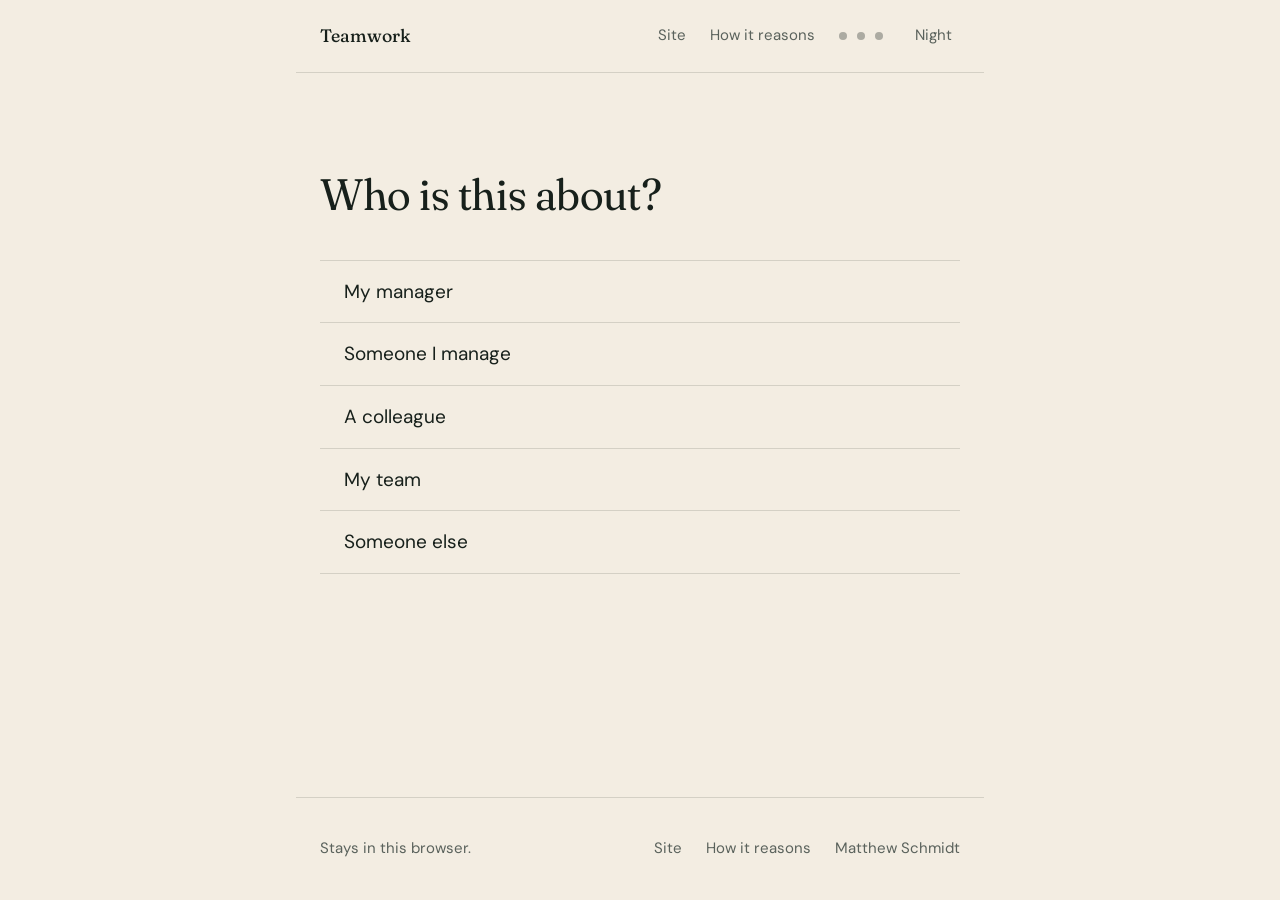
==== commit 08966fb3: "Flat and printed: no gradients, real header and footer, paper by default The glow and the dark groun" ====
--- a/index.html
+++ b/index.html
@@ -5,8 +5,8 @@
 <meta name="viewport" content="width=device-width, initial-scale=1">
 <title>Teamwork</title>
 <meta name="description" content="Think through a difficult situation with someone at work. See what happened as separate from what you concluded, hold two explanations, leave with one step and one sentence to check later.">
-<meta name="theme-color" content="#111730">
-<meta name="color-scheme" content="dark light">
+<meta name="theme-color" content="#F3EDE2">
+<meta name="color-scheme" content="light dark">
 <link rel="icon" href="/favicon.svg" type="image/svg+xml">
 <script>try{var t=localStorage.getItem("teamwork.theme");if(t)document.documentElement.setAttribute("data-theme",t);}catch(e){}</script>
 <link rel="preconnect" href="https://fonts.googleapis.com">
@@ -15,11 +15,11 @@
 <link rel="stylesheet" href="/css/teamwork.css">
 </head>
 <body>
-<div class="lamp" aria-hidden="true"></div>
 <a class="skip" href="#app">Skip to content</a>
 <header class="top">
   <a class="mark" href="/app/" aria-label="Teamwork, start">Teamwork</a>
   <div class="top-right">
+    <nav class="top-nav" aria-label="Teamwork"><a href="/">Site</a><a href="/docs/question-map.html">How it reasons</a></nav>
     <div class="wick" id="wick" aria-hidden="true"></div>
     <button class="theme" id="theme" type="button"></button>
   </div>
@@ -28,6 +28,7 @@
 <p id="status" class="visually-hidden" role="status" aria-live="polite"></p>
 <footer class="foot">
   <p id="privacy"></p>
+  <nav aria-label="Footer"><a href="/">Site</a><a href="/docs/question-map.html">How it reasons</a><a href="https://matthew-schmidt-production.up.railway.app/" rel="noopener">Matthew Schmidt</a></nav>
 </footer>
 <script type="module" src="/js/app.js"></script>
 </body>
--- a/css/teamwork.css
+++ b/css/teamwork.css
@@ -1,20 +1,18 @@
-/* Teamwork. A lamp left on. Night by default, paper as the alternate.
-   Five text styles per screen. Colour as a rule or a dot, never a fill. Amber only where the light touches. */
+/* Teamwork. Flat, printed, editorial. Paper by default, night as the alternate. No gradients, no glow. */
 
 :root {
-  --ground: #111730;
-  --surface: #161D38;
-  --text: #F4EBDD;
-  --text-2: #A9B2CC;
-  --hair: rgba(244, 235, 221, 0.12);
-  --hair-strong: rgba(244, 235, 221, 0.3);
-  --amber: #FFB84D;
-  --ember: #D9622B;
-  --core: 255, 193, 94;
-  --shadow: 27, 42, 92;
-  --sage: #6FD3C0;
-  --rose: #F08FAE;
-  --on-amber: #111730;
+  --ground: #F3EDE2;
+  --surface: #FBF7EF;
+  --text: #17201B;
+  --text-2: #5A625C;
+  --hair: rgba(23, 32, 27, 0.14);
+  --hair-strong: rgba(23, 32, 27, 0.32);
+  --amber: #17201B;        /* the next action is ink on paper */
+  --ember: #A9533F;        /* focus ring and the date */
+  --sage: #3F7D6E;
+  --rose: #A9533F;
+  --green: #1E4D3B;
+  --on-amber: #F3EDE2;
 
   --serif: "Fraunces", "Iowan Old Style", "Palatino", Georgia, serif;
   --sans: "DM Sans", -apple-system, "Segoe UI", Helvetica, Arial, sans-serif;
@@ -23,18 +21,19 @@
   --s1: 8px; --s2: 16px; --s3: 24px; --s4: 40px; --s5: 64px; --s6: 96px;
   --fast: 220ms; --ease: cubic-bezier(0.2, 0.7, 0.2, 1);
 }
-:root[data-theme="paper"] {
-  --ground: #F4EEE3;
-  --surface: #EAE2D3;
-  --text: #1B2036;
-  --text-2: #4A506B;
-  --hair: rgba(27, 32, 54, 0.14);
-  --hair-strong: rgba(27, 32, 54, 0.32);
-  --amber: #9A4F0C;
-  --ember: #9A4F0C;
-  --sage: #1F6F63;
-  --rose: #A23B5E;
-  --on-amber: #FFFFFF;
+:root[data-theme="night"] {
+  --ground: #17201B;
+  --surface: #1F2A24;
+  --text: #F3EDE2;
+  --text-2: #B3BDB6;
+  --hair: rgba(243, 237, 226, 0.14);
+  --hair-strong: rgba(243, 237, 226, 0.32);
+  --amber: #F3EDE2;
+  --ember: #E0876F;
+  --sage: #7FC4B0;
+  --rose: #E0876F;
+  --green: #BFD3C8;
+  --on-amber: #17201B;
 }
 
 * { box-sizing: border-box; }
@@ -47,22 +46,7 @@
 }
 @media (min-width: 48rem) { body { font-size: 18px; } }
 
-/* The lamp: a hot core, an ember mid and a cool wash, anchored at the top. The only light source. */
-.lamp {
-  position: fixed; inset: 0; z-index: 0; pointer-events: none;
-  background:
-    radial-gradient(22rem 12rem at 50% -5rem, rgba(var(--core), 0.5) 0%, transparent 100%),
-    radial-gradient(48rem 30rem at 50% -8rem, rgba(217, 98, 43, 0.2) 0%, transparent 70%),
-    radial-gradient(100rem 60rem at 50% 6rem, rgba(var(--shadow), 0.5) 0%, transparent 70%);
-  opacity: 0.9; transition: opacity 900ms var(--ease), transform 900ms var(--ease);
-  animation: breathe 16s ease-in-out infinite alternate;
-}
-:root[data-theme="paper"] .lamp { display: none; }
-body[data-thinking="1"] .lamp { opacity: 1; transform: scale(1.06); }
-body[data-lit="full"] .lamp { opacity: 1; transform: scale(1.18) translateY(4%); }
-@keyframes breathe { from { transform: translateX(-1%); } to { transform: translateX(1%) translateY(1%); } }
 @media (prefers-reduced-motion: reduce) {
-  .lamp { animation: none; }
   * { transition-duration: 1ms !important; animation-duration: 1ms !important; }
 }
 
@@ -71,16 +55,23 @@
 .visually-hidden { position: absolute !important; width: 1px; height: 1px; overflow: hidden; clip: rect(0 0 0 0); white-space: nowrap; }
 
 .top, .foot, .app { position: relative; z-index: 1; width: 100%; max-width: calc(var(--measure) + 2 * var(--s3)); margin: 0 auto; padding: 0 var(--s3); }
-.top { display: flex; justify-content: space-between; align-items: center; padding-top: var(--s3); min-height: 56px; }
+.top { display: flex; justify-content: space-between; align-items: center; gap: var(--s3); padding-top: 14px; padding-bottom: 14px; min-height: 56px; border-bottom: 1px solid var(--hair); }
+.top-nav { display: flex; align-items: center; gap: var(--s3); }
+.top-nav a { color: var(--text-2); text-decoration: none; font-size: 15px; min-height: 44px; display: inline-flex; align-items: center; }
+.top-nav a:hover { color: var(--text); }
+@media (max-width: 40rem) { .top-nav a { display: none; } }
 .mark { font-family: var(--serif); font-variation-settings: "opsz" 36, "SOFT" 50; font-weight: 450; font-size: 18px; color: var(--text); text-decoration: none; }
 .top-right { display: flex; align-items: center; gap: var(--s3); }
 .wick { display: flex; gap: 10px; align-items: center; }
 .wick i { width: 8px; height: 8px; border-radius: 50%; background: var(--hair-strong); display: block; transition: background var(--fast), box-shadow var(--fast); }
-.wick i.lit { background: var(--amber); box-shadow: 0 0 10px rgba(var(--core), 0.35); }
+.wick i.lit { background: var(--ember); }
 .theme { background: none; border: 0; color: var(--text-2); font: inherit; font-size: 15px; min-height: 44px; padding: 0 var(--s1); cursor: pointer; }
 .theme:hover { color: var(--text); }
-.foot { margin-top: auto; padding-top: var(--s5); padding-bottom: var(--s4); color: var(--text-2); font-size: 15px; line-height: 1.45; }
+.foot { margin-top: auto; padding-top: var(--s4); padding-bottom: var(--s4); color: var(--text-2); font-size: 15px; line-height: 1.45; border-top: 1px solid var(--hair); display: flex; flex-wrap: wrap; justify-content: space-between; gap: var(--s2) var(--s3); }
 .foot p { margin: 0; }
+.foot nav { display: flex; gap: var(--s3); }
+.foot a { color: var(--text-2); text-decoration: none; }
+.foot a:hover { color: var(--text); text-decoration: underline; text-underline-offset: 4px; }
 
 .app { padding-top: var(--s5); padding-bottom: var(--s4); outline: none; }
 @media (min-width: 48rem) { .app { padding-top: var(--s6); } }
@@ -100,7 +91,7 @@
 .meta, .help, .quiet { color: var(--text-2); font-size: 15px; line-height: 1.45; }
 .label { font-size: 12px; letter-spacing: 0.1em; text-transform: uppercase; font-weight: 600; color: var(--text-2); margin: 0 0 var(--s1); }
 .label.sage { color: var(--sage); } .label.rose { color: var(--rose); }
-.eyebrow { color: var(--amber); font-size: 15px; margin-bottom: var(--s2); }
+.eyebrow { color: var(--ember); font-size: 15px; margin-bottom: var(--s2); }
 section + section, .gap { margin-top: var(--s5); }
 
 /* One-tap rows: bare type and one rule. The tap advances. */
@@ -108,7 +99,7 @@
 .rows li { margin: 0; }
 .row { display: flex; align-items: center; gap: var(--s2); width: 100%; text-align: left; background: none; border: 0; border-bottom: 1px solid var(--hair); border-radius: 0; color: var(--text); font: inherit; font-size: 19px; line-height: 1.35; padding: 18px 0; min-height: 56px; cursor: pointer; transition: color var(--fast), padding-left var(--fast); }
 .row::before { content: ""; width: 8px; height: 8px; border-radius: 50%; background: transparent; flex: 0 0 8px; transition: background var(--fast); }
-.row:hover::before, .row:focus-visible::before, .row[aria-pressed="true"]::before { background: var(--amber); }
+.row:hover::before, .row:focus-visible::before, .row[aria-pressed="true"]::before { background: var(--ember); }
 .row:hover { color: var(--text); }
 .rows.quiet-rows { border-top: 0; margin-top: var(--s3); }
 .rows.quiet-rows .row { font-size: 15px; color: var(--text-2); padding: 12px 0; min-height: 44px; border-bottom: 0; }
@@ -130,7 +121,7 @@
 button { font: inherit; cursor: pointer; min-height: 44px; border-radius: 999px; padding: 10px 20px; border: 1px solid transparent; transition: background var(--fast), color var(--fast), border-color var(--fast), transform var(--fast); }
 button:active { transform: translateY(1px); }
 .primary { background: var(--amber); color: var(--on-amber); font-weight: 500; border-color: var(--amber); }
-.primary:hover { filter: brightness(1.08); }
+.primary:hover { background: var(--green); border-color: var(--green); color: #F3EDE2; }
 .primary:disabled { opacity: 0.4; cursor: default; }
 .secondary { background: transparent; color: var(--text); border-color: var(--hair-strong); }
 .secondary:hover { border-color: var(--text); }
@@ -145,7 +136,7 @@
 .chips { display: flex; flex-wrap: wrap; gap: var(--s1) 10px; }
 .chip { background: transparent; border: 1px solid var(--hair-strong); color: var(--text); font-size: 16px; padding: 9px 16px; }
 .chip:hover { border-color: var(--text); }
-.chip[aria-pressed="true"] { border-color: var(--amber); color: var(--amber); }
+.chip[aria-pressed="true"] { border-color: var(--text); color: var(--text); background: var(--surface); }
 
 /* Reflect: three blocks of lines, colour as a left rule. Tap a line to act on it. */
 .block { border-left: 3px solid var(--hair-strong); padding-left: var(--s2); margin-bottom: var(--s4); }
@@ -154,7 +145,7 @@
 .line { width: 100%; text-align: left; background: none; border: 0; border-radius: 6px; color: var(--text); font: inherit; font-size: 18px; line-height: 1.45; padding: 8px 0; min-height: 44px; cursor: pointer; }
 .block.concluded .line { color: var(--text-2); font-style: italic; }
 .line:hover { color: var(--text); }
-.line[aria-expanded="true"] { color: var(--amber); }
+.line[aria-expanded="true"] { color: var(--ember); }
 .line-actions { display: flex; flex-wrap: wrap; gap: var(--s1); padding: 4px 0 var(--s2); }
 .line-actions .chip { font-size: 14px; padding: 6px 12px; min-height: 36px; }
 .block .add { font-size: 15px; }
@@ -167,7 +158,7 @@
 details { margin: 0 0 var(--s2); }
 summary { cursor: pointer; color: var(--text-2); font-size: 15px; list-style: none; min-height: 44px; display: flex; align-items: center; gap: var(--s1); }
 summary::-webkit-details-marker { display: none; }
-summary::before { content: "+"; font-size: 18px; width: 16px; display: inline-block; color: var(--amber); }
+summary::before { content: "+"; font-size: 18px; width: 16px; display: inline-block; color: var(--ember); }
 details[open] > summary::before { content: "\2212"; }
 summary:hover { color: var(--text); }
 details .inner { padding: var(--s1) 0 var(--s1) var(--s3); color: var(--text-2); font-size: 15px; line-height: 1.5; }
@@ -181,10 +172,10 @@
 .words textarea:focus { border-color: var(--hair-strong); padding-left: 14px; }
 
 /* Post and kept */
-.quote { position: relative; padding-left: var(--s3); border-left: 3px solid var(--amber); margin: 0 0 var(--s3); }
+.quote { position: relative; padding-left: var(--s3); border-left: 3px solid var(--text); margin: 0 0 var(--s3); }
 .quote .yours { font-size: 24px; line-height: 1.4; }
 @media (min-width: 48rem) { .quote .yours { font-size: 28px; } }
-.date-line { color: var(--amber); font-size: 15px; margin: var(--s2) 0 var(--s3); }
+.date-line { color: var(--ember); font-size: 15px; margin: var(--s2) 0 var(--s3); }
 .page { border-top: 1px solid var(--hair); padding-top: var(--s2); margin-top: var(--s2); font-size: 16px; color: var(--text-2); }
 .page .label { margin-top: var(--s3); }
 .page ul, .page ol { margin: 0; padding-left: 1.1rem; }
@@ -204,7 +195,7 @@
 
 /* States */
 .thinking { color: var(--text-2); display: flex; gap: var(--s2); align-items: center; min-height: 8rem; }
-.thinking .dot { width: 8px; height: 8px; border-radius: 50%; background: var(--amber); animation: pulse 1.6s ease-in-out infinite; }
+.thinking .dot { width: 8px; height: 8px; border-radius: 50%; background: var(--ember); animation: pulse 1.6s ease-in-out infinite; }
 @keyframes pulse { 0%, 100% { opacity: 0.35; } 50% { opacity: 1; } }
 .error { border-left: 3px solid var(--hair-strong); padding-left: var(--s2); }
 .conduct ol { padding-left: 1.2rem; margin: 0 0 var(--s3); }
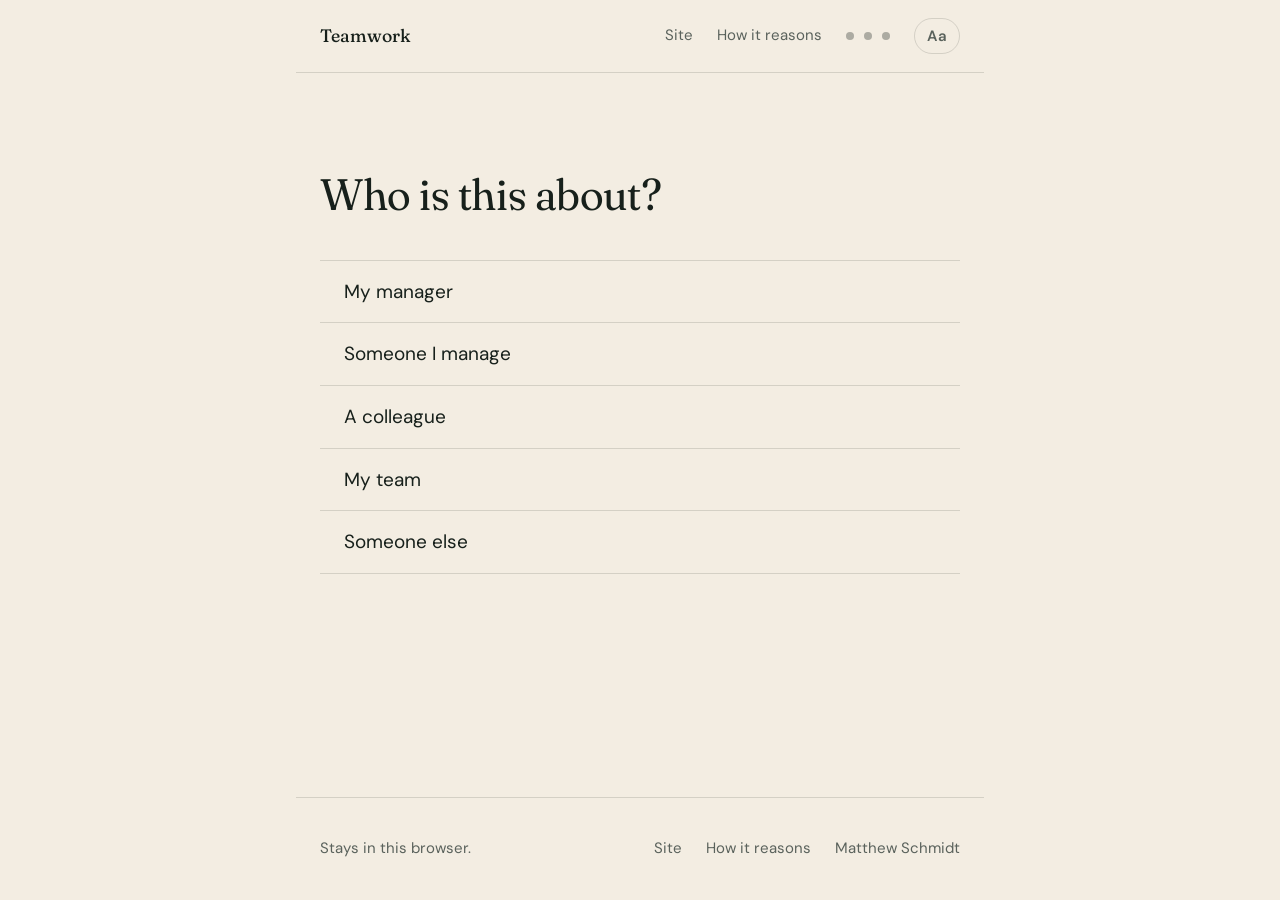
==== commit ad6db247: "Display settings panel: text size, contrast, colours, line spacing, motion A shared panel (js/a11y.j" ====
--- a/index.html
+++ b/index.html
@@ -8,11 +8,12 @@
 <meta name="theme-color" content="#F3EDE2">
 <meta name="color-scheme" content="light dark">
 <link rel="icon" href="/favicon.svg" type="image/svg+xml">
-<script>try{var t=localStorage.getItem("teamwork.theme");if(t)document.documentElement.setAttribute("data-theme",t);}catch(e){}</script>
+<script>try{var a=JSON.parse(localStorage.getItem("teamwork.a11y")||"{}"),d=document.documentElement;d.setAttribute("data-size",String(a.size||2));["contrast","theme","leading","motion"].forEach(function(k){if(a[k])d.setAttribute("data-"+k,a[k]);});}catch(e){}</script>
 <link rel="preconnect" href="https://fonts.googleapis.com">
 <link rel="preconnect" href="https://fonts.gstatic.com" crossorigin>
 <link rel="stylesheet" href="https://fonts.googleapis.com/css2?family=Fraunces:ital,opsz,wght,SOFT@0,9..144,300..600,0..100;1,9..144,300..600,0..100&family=DM+Sans:opsz,wght@9..40,400..600&display=swap">
 <link rel="stylesheet" href="/css/teamwork.css">
+<link rel="stylesheet" href="/css/a11y.css">
 </head>
 <body>
 <a class="skip" href="#app">Skip to content</a>
@@ -21,7 +22,7 @@
   <div class="top-right">
     <nav class="top-nav" aria-label="Teamwork"><a href="/">Site</a><a href="/docs/question-map.html">How it reasons</a></nav>
     <div class="wick" id="wick" aria-hidden="true"></div>
-    <button class="theme" id="theme" type="button"></button>
+    <span id="a11yButton"></span>
   </div>
 </header>
 <main id="app" class="app" tabindex="-1"></main>
@@ -31,5 +32,6 @@
   <nav aria-label="Footer"><a href="/">Site</a><a href="/docs/question-map.html">How it reasons</a><a href="https://matthew-schmidt-production.up.railway.app/" rel="noopener">Matthew Schmidt</a></nav>
 </footer>
 <script type="module" src="/js/app.js"></script>
+<script src="/js/a11y.js" defer></script>
 </body>
 </html>
--- a/css/teamwork.css
+++ b/css/teamwork.css
@@ -34,6 +34,17 @@
   --rose: #E0876F;
   --green: #BFD3C8;
   --on-amber: #17201B;
+}
+
+:root[data-contrast="high"] {
+  --ground: #FFFFFF; --surface: #FFFFFF; --text: #000000; --text-2: #1F1F1F;
+  --hair: rgba(0, 0, 0, 0.4); --hair-strong: rgba(0, 0, 0, 0.7); --amber: #000000; --ember: #8E2A1E;
+  --sage: #0F5A49; --rose: #8E2A1E; --green: #0B3324; --on-amber: #FFFFFF;
+}
+:root[data-theme="night"][data-contrast="high"] {
+  --ground: #000000; --surface: #000000; --text: #FFFFFF; --text-2: #E0E0E0;
+  --hair: rgba(255, 255, 255, 0.4); --hair-strong: rgba(255, 255, 255, 0.7); --amber: #FFFFFF; --ember: #FFB09A;
+  --sage: #9FE3D1; --rose: #FFB09A; --green: #E6F2EC; --on-amber: #000000;
 }
 
 * { box-sizing: border-box; }
--- a/css/a11y.css
+++ b/css/a11y.css
@@ -0,0 +1,39 @@
+/* Display settings shared by the site and the app. Variables are the page's own, so the panel matches wherever it opens. */
+
+/* Text size: five steps. Zoom scales the page's pixel sizes together. */
+:root[data-size="1"] body { zoom: 0.9; }
+:root[data-size="3"] body { zoom: 1.15; }
+:root[data-size="4"] body { zoom: 1.3; }
+:root[data-size="5"] body { zoom: 1.5; }
+
+/* Line spacing */
+:root[data-leading="open"] body { line-height: 1.8; }
+:root[data-leading="open"] p, :root[data-leading="open"] li { line-height: 1.8; }
+
+/* Motion, as a choice in the panel as well as the system setting. */
+:root[data-motion="reduce"] *, :root[data-motion="reduce"] *::before, :root[data-motion="reduce"] *::after {
+  animation-duration: 1ms !important; animation-iteration-count: 1 !important; transition-duration: 1ms !important; scroll-behavior: auto !important;
+}
+:root[data-motion="reduce"] .js .reveal, :root[data-motion="reduce"].js .reveal { opacity: 1 !important; transform: none !important; }
+
+/* The trigger and the dialog */
+.a11y-trigger { font: 600 15px/1 "DM Sans", -apple-system, sans-serif; letter-spacing: 0.02em; background: transparent; color: var(--text-2, var(--ink-2)); border: 1px solid var(--hair, var(--rule)); border-radius: 999px; min-width: 44px; min-height: 36px; padding: 0 12px; cursor: pointer; }
+.a11y-trigger:hover { color: var(--text, var(--ink)); border-color: var(--text, var(--ink)); }
+.a11y { border: 1px solid var(--hair, var(--rule)); border-radius: 16px; padding: 20px 22px 18px; width: min(26rem, calc(100vw - 32px)); background: var(--surface, var(--paper)); color: var(--text, var(--ink)); font: 16px/1.5 "DM Sans", -apple-system, sans-serif; box-shadow: 0 12px 40px rgba(0, 0, 0, 0.18); }
+.a11y::backdrop { background: rgba(23, 32, 27, 0.35); }
+.a11y-head { display: flex; justify-content: space-between; align-items: center; margin-bottom: 8px; }
+.a11y-head h2 { margin: 0; font: 400 22px/1.2 "Fraunces", Georgia, serif; font-variation-settings: "opsz" 36, "SOFT" 50; }
+.a11y-close { background: transparent; border: 0; color: var(--text-2, var(--ink-2)); font-size: 22px; min-width: 44px; min-height: 44px; cursor: pointer; border-radius: 999px; }
+.a11y-close:hover { color: var(--text, var(--ink)); }
+.a11y-row { display: flex; justify-content: space-between; align-items: center; gap: 12px; padding: 10px 0; border-top: 1px solid var(--hair, var(--rule)); }
+.a11y-label { font-size: 15px; color: var(--text-2, var(--ink-2)); }
+.a11y-seg { display: flex; gap: 6px; align-items: center; }
+.a11y-opt { font: inherit; font-size: 14px; background: transparent; color: var(--text, var(--ink)); border: 1px solid var(--hair, var(--rule)); border-radius: 999px; min-height: 36px; padding: 0 12px; cursor: pointer; }
+.a11y-opt:hover { border-color: var(--text, var(--ink)); }
+.a11y-opt[aria-pressed="true"] { background: var(--text, var(--ink)); color: var(--ground, var(--paper)); border-color: var(--text, var(--ink)); }
+.a11y-size { font-size: 13px; color: var(--text-2, var(--ink-2)); min-width: 4.5rem; text-align: center; }
+.a11y-foot { display: flex; justify-content: space-between; align-items: center; gap: 12px; padding-top: 12px; border-top: 1px solid var(--hair, var(--rule)); }
+.a11y-reset { font: inherit; font-size: 14px; background: none; border: 0; color: var(--text-2, var(--ink-2)); text-decoration: underline; text-underline-offset: 4px; min-height: 36px; padding: 0; cursor: pointer; }
+.a11y-reset:hover { color: var(--text, var(--ink)); }
+.a11y-note { font-size: 12px; color: var(--text-2, var(--ink-2)); }
+:is(.a11y-trigger, .a11y-opt, .a11y-close, .a11y-reset):focus-visible { outline: 2px solid var(--ember, var(--brick)); outline-offset: 3px; }
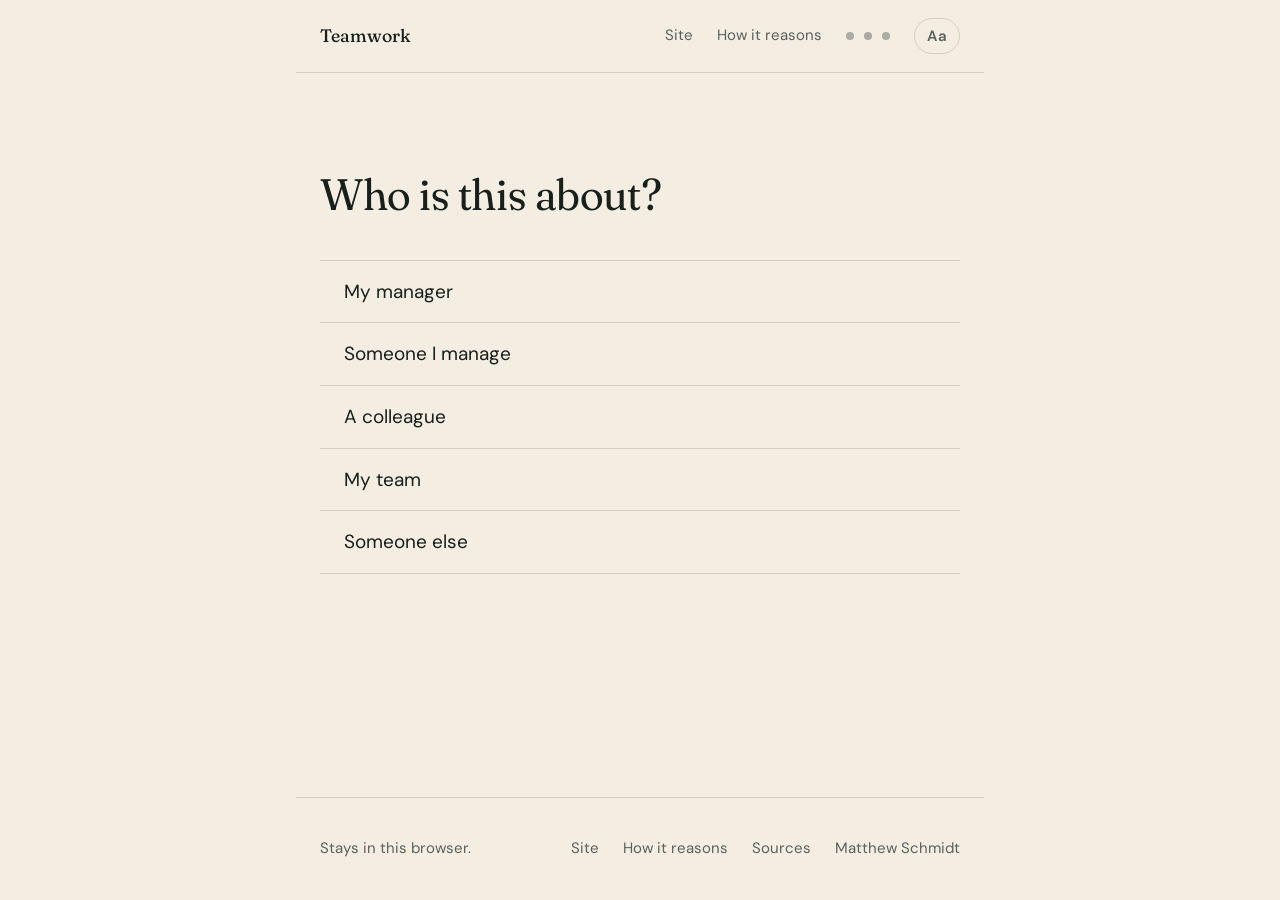
==== commit a84ea949: "Source map: how the materials and every idea connect docs/build-source-map.py draws two diagrams fro" ====
--- a/index.html
+++ b/index.html
@@ -29,7 +29,7 @@
 <p id="status" class="visually-hidden" role="status" aria-live="polite"></p>
 <footer class="foot">
   <p id="privacy"></p>
-  <nav aria-label="Footer"><a href="/">Site</a><a href="/docs/question-map.html">How it reasons</a><a href="https://matthew-schmidt-production.up.railway.app/" rel="noopener">Matthew Schmidt</a></nav>
+  <nav aria-label="Footer"><a href="/">Site</a><a href="/docs/question-map.html">How it reasons</a><a href="/docs/source-map.html">Sources</a><a href="https://matthew-schmidt-production.up.railway.app/" rel="noopener">Matthew Schmidt</a></nav>
 </footer>
 <script type="module" src="/js/app.js"></script>
 <script src="/js/a11y.js" defer></script>
